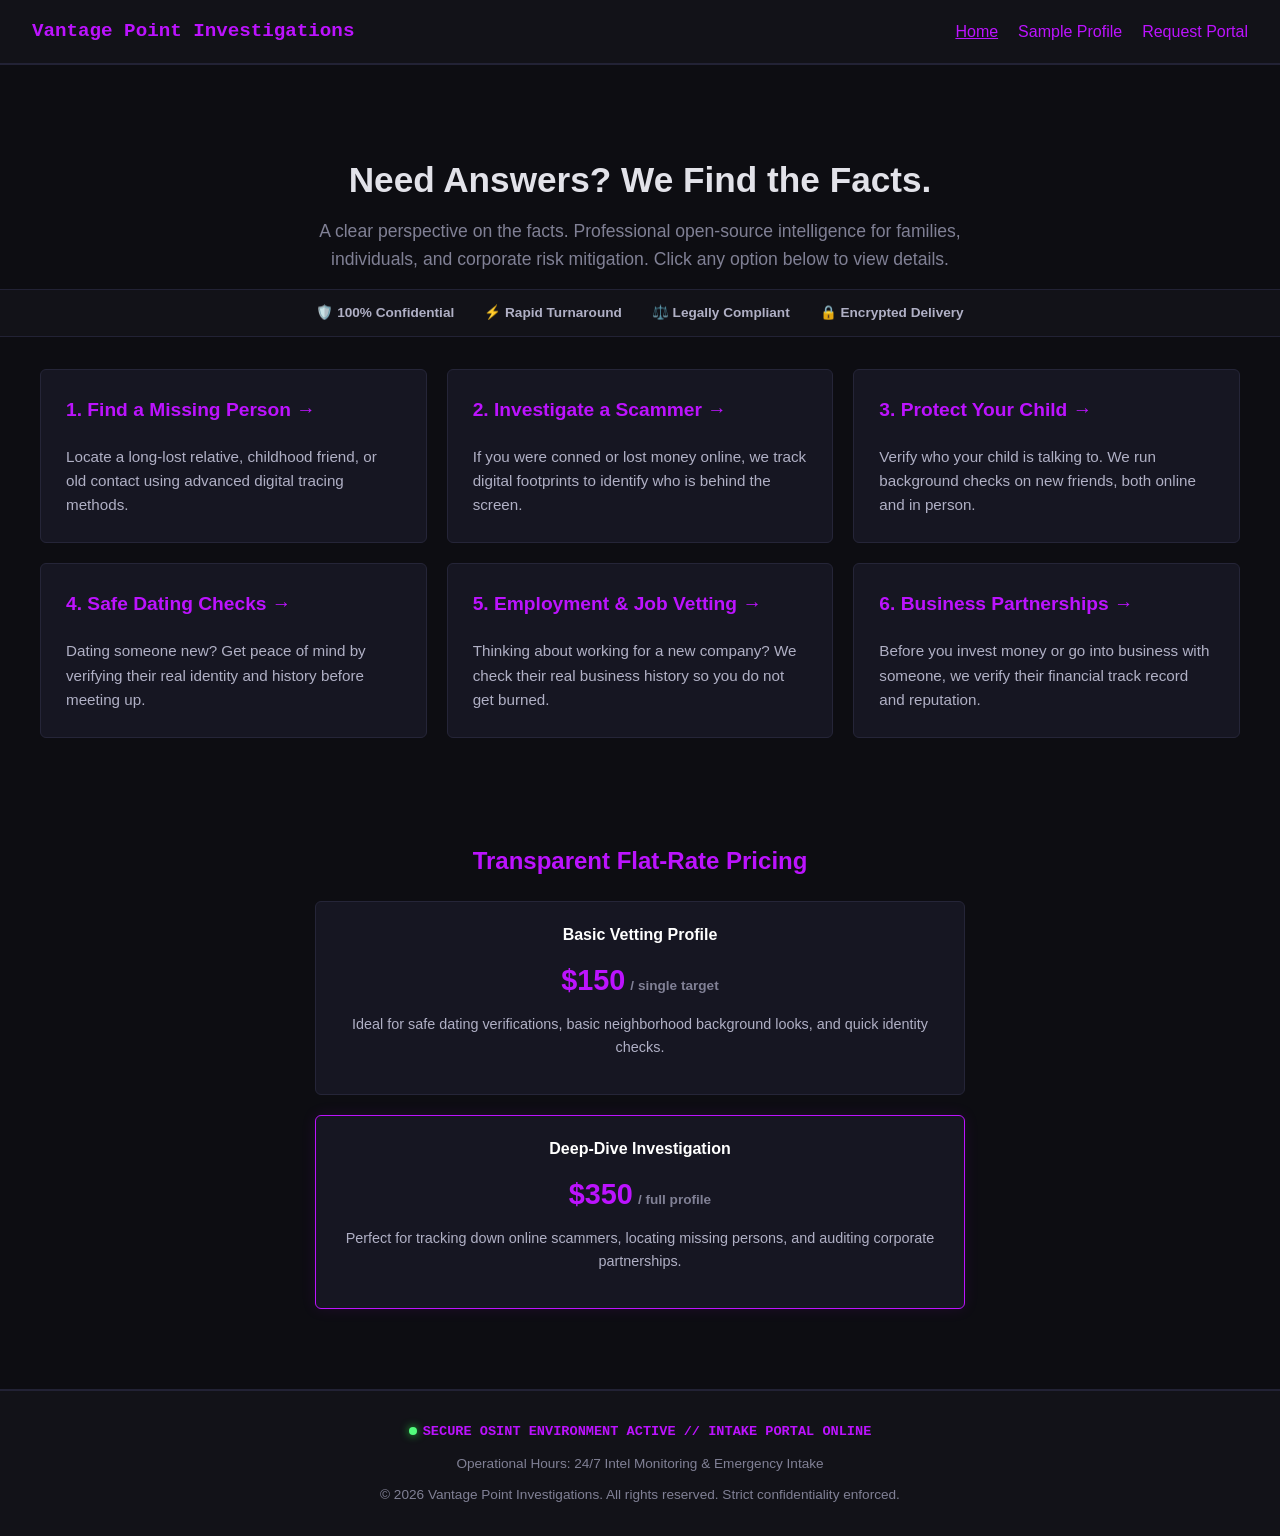
==== index.html @ 7e7bd8a3 "Add files via upload" ====
<!DOCTYPE html>
<html lang="en">
<head>
    <meta charset="UTF-8">
    <meta name="viewport" content="width=device-width, initial-scale=1.0">
    <title>Vantage Point Investigations | Private OSINT Services</title>
    <link rel="stylesheet" href="styles.css">
</head>
<body>
    <nav>
        <div class="logo">Vantage Point Investigations</div>
        <ul>
            <li><a href="index.html" class="active">Home</a></li>
            <li><a href="methodology.html">Sample Profile</a></li>
            <li><a href="services.html">Request Portal</a></li>
        </ul>
    </nav>

    <header class="hero">
        <h1>Need Answers? We Find the Facts.</h1>
        <p class="subtitle">A clear perspective on the facts. Professional open-source intelligence for families, individuals, and corporate risk mitigation. Click any option below to view details.</p>
    </header>

    <!-- Professional Trust Badges Layer -->
    <section class="trust-strip">
        <div class="badge-item">🛡️ 100% Confidential</div>
        <div class="badge-item">⚡ Rapid Turnaround</div>
        <div class="badge-item">⚖️ Legally Compliant</div>
        <div class="badge-item">🔒 Encrypted Delivery</div>
    </section>

    <main>
        <section class="use-cases">
            <a href="services.html" class="case-card">
                <h3>1. Find a Missing Person →</h3>
                <p>Locate a long-lost relative, childhood friend, or old contact using advanced digital tracing methods.</p>
            </a>
            <a href="services.html" class="case-card">
                <h3>2. Investigate a Scammer →</h3>
                <p>If you were conned or lost money online, we track digital footprints to identify who is behind the screen.</p>
            </a>
            <a href="services.html" class="case-card">
                <h3>3. Protect Your Child →</h3>
                <p>Verify who your child is talking to. We run background checks on new friends, both online and in person.</p>
            </a>
            <a href="services.html" class="case-card">
                <h3>4. Safe Dating Checks →</h3>
                <p>Dating someone new? Get peace of mind by verifying their real identity and history before meeting up.</p>
            </a>
            <a href="services.html" class="case-card">
                <h3>5. Employment &amp; Job Vetting →</h3>
                <p>Thinking about working for a new company? We check their real business history so you do not get burned.</p>
            </a>
            <a href="services.html" class="case-card">
                <h3>6. Business Partnerships →</h3>
                <p>Before you invest money or go into business with someone, we verify their financial track record and reputation.</p>
            </a>
        </section>

        <!-- Pricing Transparency Component -->
        <section class="portal-container" style="margin-top: 2rem; margin-bottom: 2rem;">
            <h2 class="purple-txt" style="text-align: center;">Transparent Flat-Rate Pricing</h2>
            <div class="pricing-grid">
                <div class="price-card">
                    <h4>Basic Vetting Profile</h4>
                    <div class="price-amount">$150<span>/ single target</span></div>
                    <p>Ideal for safe dating verifications, basic neighborhood background looks, and quick identity checks.</p>
                </div>
                <div class="price-card popular">
                    <h4>Deep-Dive Investigation</h4>
                    <div class="price-amount">$350<span>/ full profile</span></div>
                    <p>Perfect for tracking down online scammers, locating missing persons, and auditing corporate partnerships.</p>
                </div>
            </div>
        </section>
    </main>

    <footer>
        <div class="footer-content">
            <div class="footer-status"><span class="secure-dot"></span>SECURE OSINT ENVIRONMENT ACTIVE // INTAKE PORTAL ONLINE</div>
            <div>Operational Hours: 24/7 Intel Monitoring &amp; Emergency Intake</div>
            <div>&copy; 2026 Vantage Point Investigations. All rights reserved. Strict confidentiality enforced.</div>
        </div>
    </footer>
</body>
</html>
---- styles.css ----
body {
    font-family: Arial, sans-serif;
    background-color: #0d0d12;
    color: #e2e2e9;
    margin: 0;
    line-height: 1.6;
}
nav {
    display: flex;
    justify-content: space-between;
    align-items: center;
    background: #121218;
    border-bottom: 2px solid #222235;
    padding: 1rem 2rem;
}
.logo {
    font-weight: bold;
    color: #bc13fe;
    font-family: monospace;
    font-size: 1.2rem;
}
nav ul {
    list-style: none;
    display: flex;
    margin: 0;
    padding: 0;
}
nav ul li { margin-left: 20px; }
nav ul li a {
    color: #bc13fe;
    text-decoration: none;
}
nav ul li a.active { text-decoration: underline; }
.hero {
    text-align: center;
    padding: 4rem 2rem 1rem 2rem;
}
.hero h1 { font-size: 2.2rem; margin-bottom: 0.5rem; }
.subtitle { color: #808095; font-size: 1.1rem; max-width: 700px; margin: 0 auto; }

/* Trust Strip */
.trust-strip {
    display: flex;
    justify-content: center;
    gap: 30px;
    background: #121218;
    padding: 12px;
    border-top: 1px solid #222235;
    border-bottom: 1px solid #222235;
    font-size: 0.85rem;
    font-weight: bold;
    color: #b0b0c5;
    flex-wrap: wrap;
}

.use-cases {
    display: grid;
    grid-template-columns: repeat(auto-fit, minmax(300px, 1fr));
    gap: 20px;
    padding: 2rem;
    max-width: 1200px;
    margin: 0 auto;
}
.case-card {
    background: #161622;
    border: 1px solid #252538;
    padding: 25px;
    border-radius: 6px;
    text-decoration: none;
    display: block;
    transition: transform 0.2s, border-color 0.2s;
}
.case-card:hover {
    border-color: #bc13fe;
    transform: translateY(-3px);
    box-shadow: 0 0 10px rgba(188, 19, 254, 0.15);
}
.case-card h3 { margin-top: 0; color: #bc13fe; font-size: 1.2rem; }
.case-card p { color: #b0b0c5; font-size: 0.95rem; margin-bottom: 0; }
.purple-txt { color: #bc13fe; }

/* Pricing Structure */
.pricing-grid {
    display: flex;
    gap: 20px;
    margin-top: 20px;
    flex-wrap: wrap;
}
.price-card {
    flex: 1;
    min-width: 280px;
    background: #161622;
    border: 1px solid #252538;
    padding: 20px;
    border-radius: 6px;
    text-align: center;
}
.price-card.popular {
    border-color: #bc13fe;
    box-shadow: 0 0 15px rgba(188, 19, 254, 0.1);
}
.price-card h4 { margin: 0 0 10px 0; color: #ffffff; }
.price-amount { font-size: 1.8rem; font-weight: bold; color: #bc13fe; }
.price-amount span { font-size: 0.85rem; color: #808095; margin-left: 5px; }
.price-card p { font-size: 0.9rem; color: #b0b0c5; margin-top: 10px; }

/* Testimonials Setup */
.testimonial-card {
    background: #121218;
    border-left: 3px solid #bc13fe;
    padding: 15px 20px;
    border-radius: 0 6px 6px 0;
    margin-bottom: 20px;
}
.testimonial-text { font-style: italic; color: #e2e2e9; margin: 0 0 5px 0; font-size: 0.95rem; }
.testimonial-author { font-size: 0.85rem; color: #808095; font-weight: bold; }

.portal-container {
    max-width: 650px;
    margin: 4rem auto;
    padding: 20px;
}
.disclosure-box {
    background: #20112b;
    border: 1px solid #6b149b;
    color: #dcb3f7;
    padding: 15px;
    font-size: 0.85rem;
    border-radius: 4px;
    margin: 20px 0;
}
.intake-form { display: flex; flex-direction: column; }
.intake-form label { margin-top: 15px; font-size: 0.9rem; font-weight: bold; color: #bc13fe; }
.intake-form input[type="email"], .intake-form input[type="text"], .intake-form textarea {
    background: #0d0d12; border: 1px solid #252538; color: #ffffff; padding: 10px; border-radius: 4px; margin-top: 5px;
}
.intake-form textarea { height: 80px; resize: vertical; }
.checkbox-container { display: flex; align-items: flex-start; margin-top: 20px; gap: 10px; }
.checkbox-container input[type="checkbox"] { margin-top: 4px; accent-color: #bc13fe; }
.checkbox-container label { color: #b0b0c5; font-size: 0.85rem; margin: 0; line-height: 1.4; }
.submit-btn {
    background: transparent; color: #bc13fe; border: 2px solid #bc13fe; padding: 12px;
    font-size: 1rem; font-weight: bold; border-radius: 4px; margin-top: 25px; cursor: pointer;
}
.submit-btn:hover { background: #bc13fe; color: #0d0d12; box-shadow: 0 0 15px rgba(188, 19, 254, 0.6); }

/* Blueprint Profile Switcher Window */
.blueprint-window { background: #111116; border: 1px dashed #bc13fe; border-radius: 6px; margin-top: 30px; font-family: monospace; overflow: hidden; }
.blueprint-header { background: #191925; padding: 10px 15px; font-size: 0.85rem; color: #808095; border-bottom: 1px solid #252538; }
.blueprint-body { padding: 20px; }
.bp-line { margin: 15px 0 5px 0; font-weight: bold; font-size: 0.95rem; }
.bp-subline { margin: 4px 0 4px 20px; color: #a0a0b5; font-size: 0.9rem; font-family: Arial, sans-serif; }
.tab-navigation { display: flex; gap: 10px; margin-top: 25px; }
.tab-btn { background: #161622; border: 1px solid #252538; color: #a0a0b5; padding: 10px 15px; cursor: pointer; border-radius: 4px 4px 0 0; font-family: monospace; font-weight: bold; transition: all 0.2s ease; }
.tab-btn:hover, .tab-btn.active { color: #bc13fe; border-color: #bc13fe; background: #1a1a26; box-shadow: 0 -2px 8px rgba(188, 19, 254, 0.15); }
.document-page { display: none; padding: 10px; font-family: Arial, sans-serif; }
.document-page.active { display: block; }
.page-meta { font-size: 0.8rem; color: #606075; border-bottom: 1px solid #222230; padding-bottom: 8px; margin-bottom: 20px; font-weight: bold; font-family: monospace; }
.target-profile-header { display: flex; gap: 25px; align-items: center; margin-bottom: 20px; }
.target-picture { width: 120px; height: 140px; background: #0d0d12; border: 1px dashed #bc13fe; display: flex; align-items: center; justify-content: center; text-align: center; border-radius: 4px; font-size: 0.8rem; color: #808095; padding: 5px; font-family: Arial, sans-serif; }
.target-core-data { flex: 1; }
.cyber-hr { border: 0; height: 1px; background: #252538; margin: 20px 0; }
.status-tag { background: #112b18; color: #52fa7c; border: 1px solid #27c93f; padding: 2px 6px; font-size: 0.75rem; font-weight: bold; border-radius: 3px; margin-left: 5px; }

/* Global Professional Footer */
footer {
    background: #121218;
    border-top: 2px solid #222235;
    padding: 30px 20px;
    margin-top: 60px;
    text-align: center;
    font-size: 0.85rem;
    color: #808095;
}
.footer-content { max-width: 1200px; margin: 0 auto; display: flex; flex-direction: column; gap: 10px; }
.footer-status { color: #bc13fe; font-family: monospace; font-weight: bold; }
.secure-dot { display: inline-block; width: 8px; height: 8px; background: #52fa7c; border-radius: 50%; margin-right: 6px; box-shadow: 0 0 8px #27c93f; }
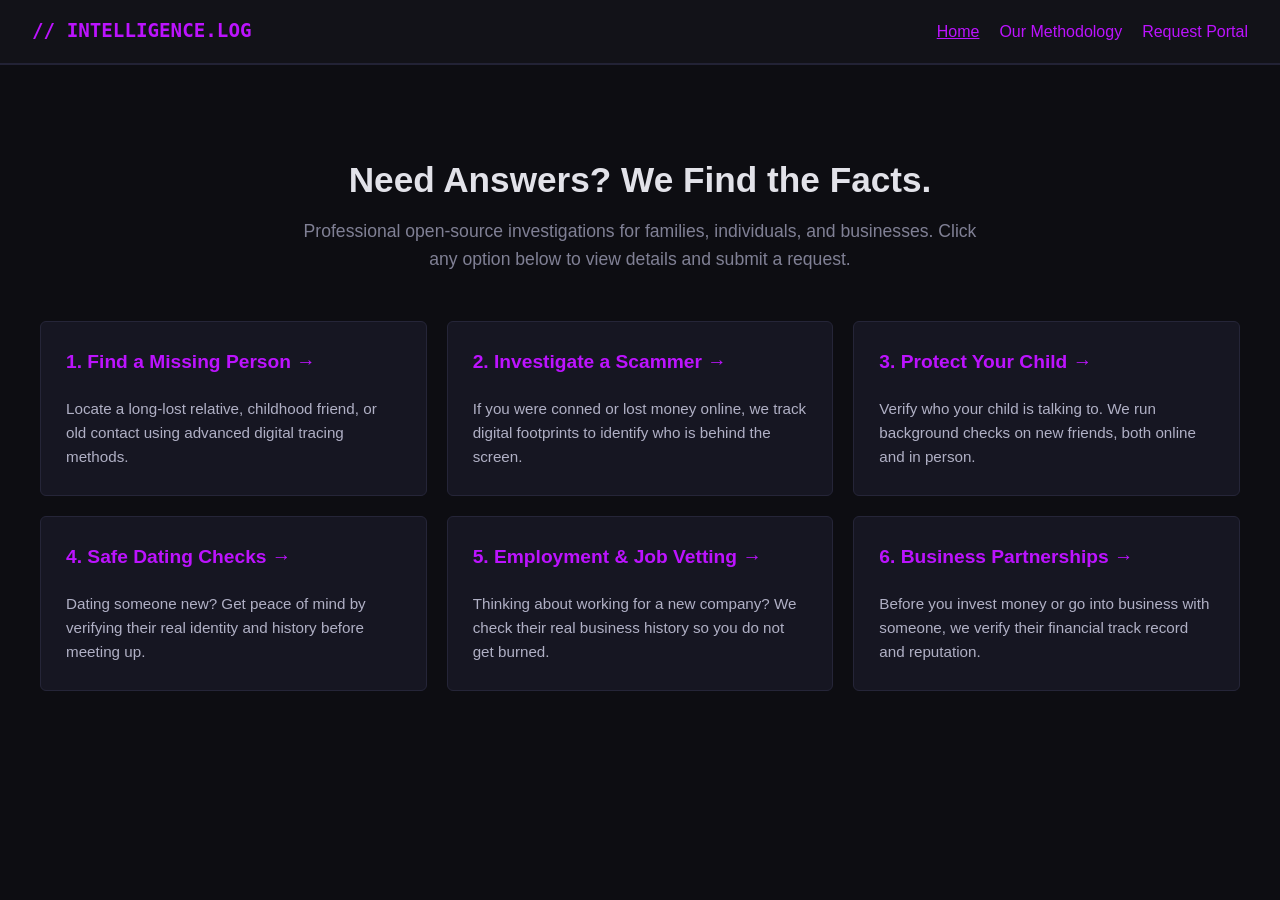
==== commit 073ac5bb: "Add success redirect and fix form submission endpoint" ====
--- a/index.html
+++ b/index.html
@@ -1,86 +1,53 @@
-<!DOCTYPE html>
-<html lang="en">
-<head>
-    <meta charset="UTF-8">
-    <meta name="viewport" content="width=device-width, initial-scale=1.0">
-    <title>Vantage Point Investigations | Private OSINT Services</title>
-    <link rel="stylesheet" href="styles.css">
-</head>
-<body>
-    <nav>
-        <div class="logo">Vantage Point Investigations</div>
-        <ul>
-            <li><a href="index.html" class="active">Home</a></li>
-            <li><a href="methodology.html">Sample Profile</a></li>
-            <li><a href="services.html">Request Portal</a></li>
-        </ul>
-    </nav>
-
-    <header class="hero">
-        <h1>Need Answers? We Find the Facts.</h1>
-        <p class="subtitle">A clear perspective on the facts. Professional open-source intelligence for families, individuals, and corporate risk mitigation. Click any option below to view details.</p>
-    </header>
-
-    <!-- Professional Trust Badges Layer -->
-    <section class="trust-strip">
-        <div class="badge-item">🛡️ 100% Confidential</div>
-        <div class="badge-item">⚡ Rapid Turnaround</div>
-        <div class="badge-item">⚖️ Legally Compliant</div>
-        <div class="badge-item">🔒 Encrypted Delivery</div>
-    </section>
-
-    <main>
-        <section class="use-cases">
-            <a href="services.html" class="case-card">
-                <h3>1. Find a Missing Person →</h3>
-                <p>Locate a long-lost relative, childhood friend, or old contact using advanced digital tracing methods.</p>
-            </a>
-            <a href="services.html" class="case-card">
-                <h3>2. Investigate a Scammer →</h3>
-                <p>If you were conned or lost money online, we track digital footprints to identify who is behind the screen.</p>
-            </a>
-            <a href="services.html" class="case-card">
-                <h3>3. Protect Your Child →</h3>
-                <p>Verify who your child is talking to. We run background checks on new friends, both online and in person.</p>
-            </a>
-            <a href="services.html" class="case-card">
-                <h3>4. Safe Dating Checks →</h3>
-                <p>Dating someone new? Get peace of mind by verifying their real identity and history before meeting up.</p>
-            </a>
-            <a href="services.html" class="case-card">
-                <h3>5. Employment &amp; Job Vetting →</h3>
-                <p>Thinking about working for a new company? We check their real business history so you do not get burned.</p>
-            </a>
-            <a href="services.html" class="case-card">
-                <h3>6. Business Partnerships →</h3>
-                <p>Before you invest money or go into business with someone, we verify their financial track record and reputation.</p>
-            </a>
-        </section>
-
-        <!-- Pricing Transparency Component -->
-        <section class="portal-container" style="margin-top: 2rem; margin-bottom: 2rem;">
-            <h2 class="purple-txt" style="text-align: center;">Transparent Flat-Rate Pricing</h2>
-            <div class="pricing-grid">
-                <div class="price-card">
-                    <h4>Basic Vetting Profile</h4>
-                    <div class="price-amount">$150<span>/ single target</span></div>
-                    <p>Ideal for safe dating verifications, basic neighborhood background looks, and quick identity checks.</p>
-                </div>
-                <div class="price-card popular">
-                    <h4>Deep-Dive Investigation</h4>
-                    <div class="price-amount">$350<span>/ full profile</span></div>
-                    <p>Perfect for tracking down online scammers, locating missing persons, and auditing corporate partnerships.</p>
-                </div>
-            </div>
-        </section>
-    </main>
-
-    <footer>
-        <div class="footer-content">
-            <div class="footer-status"><span class="secure-dot"></span>SECURE OSINT ENVIRONMENT ACTIVE // INTAKE PORTAL ONLINE</div>
-            <div>Operational Hours: 24/7 Intel Monitoring &amp; Emergency Intake</div>
-            <div>&copy; 2026 Vantage Point Investigations. All rights reserved. Strict confidentiality enforced.</div>
-        </div>
-    </footer>
-</body>
-</html>
+<!DOCTYPE html>
+<html lang="en">
+<head>
+    <meta charset="UTF-8">
+    <meta name="viewport" content="width=device-width, initial-scale=1.0">
+    <title>Private OSINT & Investigation Services</title>
+    <link rel="stylesheet" href="styles.css">
+</head>
+<body>
+    <nav>
+        <div class="logo">// INTELLIGENCE.LOG</div>
+        <ul>
+            <li><a href="index.html" class="active">Home</a></li>
+            <li><a href="methodology.html">Our Methodology</a></li>
+            <li><a href="services.html">Request Portal</a></li>
+        </ul>
+    </nav>
+
+    <header class="hero">
+        <h1>Need Answers? We Find the Facts.</h1>
+        <p class="subtitle">Professional open-source investigations for families, individuals, and businesses. Click any option below to view details and submit a request.</p>
+    </header>
+
+    <main>
+        <section class="use-cases">
+            <a href="services.html" class="case-card">
+                <h3>1. Find a Missing Person →</h3>
+                <p>Locate a long-lost relative, childhood friend, or old contact using advanced digital tracing methods.</p>
+            </a>
+            <a href="services.html" class="case-card">
+                <h3>2. Investigate a Scammer →</h3>
+                <p>If you were conned or lost money online, we track digital footprints to identify who is behind the screen.</p>
+            </a>
+            <a href="services.html" class="case-card">
+                <h3>3. Protect Your Child →</h3>
+                <p>Verify who your child is talking to. We run background checks on new friends, both online and in person.</p>
+            </a>
+            <a href="services.html" class="case-card">
+                <h3>4. Safe Dating Checks →</h3>
+                <p>Dating someone new? Get peace of mind by verifying their real identity and history before meeting up.</p>
+            </a>
+            <a href="services.html" class="case-card">
+                <h3>5. Employment & Job Vetting →</h3>
+                <p>Thinking about working for a new company? We check their real business history so you do not get burned.</p>
+            </a>
+            <a href="services.html" class="case-card">
+                <h3>6. Business Partnerships →</h3>
+                <p>Before you invest money or go into business with someone, we verify their financial track record and reputation.</p>
+            </a>
+        </section>
+    </main>
+</body>
+</html>
--- a/styles.css
+++ b/styles.css
@@ -1,177 +1,96 @@
-body {
-    font-family: Arial, sans-serif;
-    background-color: #0d0d12;
-    color: #e2e2e9;
-    margin: 0;
-    line-height: 1.6;
-}
-nav {
-    display: flex;
-    justify-content: space-between;
-    align-items: center;
-    background: #121218;
-    border-bottom: 2px solid #222235;
-    padding: 1rem 2rem;
-}
-.logo {
-    font-weight: bold;
-    color: #bc13fe;
-    font-family: monospace;
-    font-size: 1.2rem;
-}
-nav ul {
-    list-style: none;
-    display: flex;
-    margin: 0;
-    padding: 0;
-}
-nav ul li { margin-left: 20px; }
-nav ul li a {
-    color: #bc13fe;
-    text-decoration: none;
-}
-nav ul li a.active { text-decoration: underline; }
-.hero {
-    text-align: center;
-    padding: 4rem 2rem 1rem 2rem;
-}
-.hero h1 { font-size: 2.2rem; margin-bottom: 0.5rem; }
-.subtitle { color: #808095; font-size: 1.1rem; max-width: 700px; margin: 0 auto; }
-
-/* Trust Strip */
-.trust-strip {
-    display: flex;
-    justify-content: center;
-    gap: 30px;
-    background: #121218;
-    padding: 12px;
-    border-top: 1px solid #222235;
-    border-bottom: 1px solid #222235;
-    font-size: 0.85rem;
-    font-weight: bold;
-    color: #b0b0c5;
-    flex-wrap: wrap;
-}
-
-.use-cases {
-    display: grid;
-    grid-template-columns: repeat(auto-fit, minmax(300px, 1fr));
-    gap: 20px;
-    padding: 2rem;
-    max-width: 1200px;
-    margin: 0 auto;
-}
-.case-card {
-    background: #161622;
-    border: 1px solid #252538;
-    padding: 25px;
-    border-radius: 6px;
-    text-decoration: none;
-    display: block;
-    transition: transform 0.2s, border-color 0.2s;
-}
-.case-card:hover {
-    border-color: #bc13fe;
-    transform: translateY(-3px);
-    box-shadow: 0 0 10px rgba(188, 19, 254, 0.15);
-}
-.case-card h3 { margin-top: 0; color: #bc13fe; font-size: 1.2rem; }
-.case-card p { color: #b0b0c5; font-size: 0.95rem; margin-bottom: 0; }
-.purple-txt { color: #bc13fe; }
-
-/* Pricing Structure */
-.pricing-grid {
-    display: flex;
-    gap: 20px;
-    margin-top: 20px;
-    flex-wrap: wrap;
-}
-.price-card {
-    flex: 1;
-    min-width: 280px;
-    background: #161622;
-    border: 1px solid #252538;
-    padding: 20px;
-    border-radius: 6px;
-    text-align: center;
-}
-.price-card.popular {
-    border-color: #bc13fe;
-    box-shadow: 0 0 15px rgba(188, 19, 254, 0.1);
-}
-.price-card h4 { margin: 0 0 10px 0; color: #ffffff; }
-.price-amount { font-size: 1.8rem; font-weight: bold; color: #bc13fe; }
-.price-amount span { font-size: 0.85rem; color: #808095; margin-left: 5px; }
-.price-card p { font-size: 0.9rem; color: #b0b0c5; margin-top: 10px; }
-
-/* Testimonials Setup */
-.testimonial-card {
-    background: #121218;
-    border-left: 3px solid #bc13fe;
-    padding: 15px 20px;
-    border-radius: 0 6px 6px 0;
-    margin-bottom: 20px;
-}
-.testimonial-text { font-style: italic; color: #e2e2e9; margin: 0 0 5px 0; font-size: 0.95rem; }
-.testimonial-author { font-size: 0.85rem; color: #808095; font-weight: bold; }
-
-.portal-container {
-    max-width: 650px;
-    margin: 4rem auto;
-    padding: 20px;
-}
-.disclosure-box {
-    background: #20112b;
-    border: 1px solid #6b149b;
-    color: #dcb3f7;
-    padding: 15px;
-    font-size: 0.85rem;
-    border-radius: 4px;
-    margin: 20px 0;
-}
-.intake-form { display: flex; flex-direction: column; }
-.intake-form label { margin-top: 15px; font-size: 0.9rem; font-weight: bold; color: #bc13fe; }
-.intake-form input[type="email"], .intake-form input[type="text"], .intake-form textarea {
-    background: #0d0d12; border: 1px solid #252538; color: #ffffff; padding: 10px; border-radius: 4px; margin-top: 5px;
-}
-.intake-form textarea { height: 80px; resize: vertical; }
-.checkbox-container { display: flex; align-items: flex-start; margin-top: 20px; gap: 10px; }
-.checkbox-container input[type="checkbox"] { margin-top: 4px; accent-color: #bc13fe; }
-.checkbox-container label { color: #b0b0c5; font-size: 0.85rem; margin: 0; line-height: 1.4; }
-.submit-btn {
-    background: transparent; color: #bc13fe; border: 2px solid #bc13fe; padding: 12px;
-    font-size: 1rem; font-weight: bold; border-radius: 4px; margin-top: 25px; cursor: pointer;
-}
-.submit-btn:hover { background: #bc13fe; color: #0d0d12; box-shadow: 0 0 15px rgba(188, 19, 254, 0.6); }
-
-/* Blueprint Profile Switcher Window */
-.blueprint-window { background: #111116; border: 1px dashed #bc13fe; border-radius: 6px; margin-top: 30px; font-family: monospace; overflow: hidden; }
-.blueprint-header { background: #191925; padding: 10px 15px; font-size: 0.85rem; color: #808095; border-bottom: 1px solid #252538; }
-.blueprint-body { padding: 20px; }
-.bp-line { margin: 15px 0 5px 0; font-weight: bold; font-size: 0.95rem; }
-.bp-subline { margin: 4px 0 4px 20px; color: #a0a0b5; font-size: 0.9rem; font-family: Arial, sans-serif; }
-.tab-navigation { display: flex; gap: 10px; margin-top: 25px; }
-.tab-btn { background: #161622; border: 1px solid #252538; color: #a0a0b5; padding: 10px 15px; cursor: pointer; border-radius: 4px 4px 0 0; font-family: monospace; font-weight: bold; transition: all 0.2s ease; }
-.tab-btn:hover, .tab-btn.active { color: #bc13fe; border-color: #bc13fe; background: #1a1a26; box-shadow: 0 -2px 8px rgba(188, 19, 254, 0.15); }
-.document-page { display: none; padding: 10px; font-family: Arial, sans-serif; }
-.document-page.active { display: block; }
-.page-meta { font-size: 0.8rem; color: #606075; border-bottom: 1px solid #222230; padding-bottom: 8px; margin-bottom: 20px; font-weight: bold; font-family: monospace; }
-.target-profile-header { display: flex; gap: 25px; align-items: center; margin-bottom: 20px; }
-.target-picture { width: 120px; height: 140px; background: #0d0d12; border: 1px dashed #bc13fe; display: flex; align-items: center; justify-content: center; text-align: center; border-radius: 4px; font-size: 0.8rem; color: #808095; padding: 5px; font-family: Arial, sans-serif; }
-.target-core-data { flex: 1; }
-.cyber-hr { border: 0; height: 1px; background: #252538; margin: 20px 0; }
-.status-tag { background: #112b18; color: #52fa7c; border: 1px solid #27c93f; padding: 2px 6px; font-size: 0.75rem; font-weight: bold; border-radius: 3px; margin-left: 5px; }
-
-/* Global Professional Footer */
-footer {
-    background: #121218;
-    border-top: 2px solid #222235;
-    padding: 30px 20px;
-    margin-top: 60px;
-    text-align: center;
-    font-size: 0.85rem;
-    color: #808095;
-}
-.footer-content { max-width: 1200px; margin: 0 auto; display: flex; flex-direction: column; gap: 10px; }
-.footer-status { color: #bc13fe; font-family: monospace; font-weight: bold; }
-.secure-dot { display: inline-block; width: 8px; height: 8px; background: #52fa7c; border-radius: 50%; margin-right: 6px; box-shadow: 0 0 8px #27c93f; }
+body {
+    font-family: Arial, sans-serif;
+    background-color: #0d0d12;
+    color: #e2e2e9;
+    margin: 0;
+    line-height: 1.6;
+}
+nav {
+    display: flex;
+    justify-content: space-between;
+    align-items: center;
+    background: #121218;
+    border-bottom: 2px solid #222235;
+    padding: 1rem 2rem;
+}
+.logo {
+    font-weight: bold;
+    color: #bc13fe;
+    font-family: monospace;
+    font-size: 1.2rem;
+}
+nav ul {
+    list-style: none;
+    display: flex;
+    margin: 0;
+    padding: 0;
+}
+nav ul li { margin-left: 20px; }
+nav ul li a {
+    color: #bc13fe;
+    text-decoration: none;
+}
+nav ul li a.active { text-decoration: underline; }
+.hero {
+    text-align: center;
+    padding: 4rem 2rem 1rem 2rem;
+}
+.hero h1 { font-size: 2.2rem; margin-bottom: 0.5rem; }
+.subtitle { color: #808095; font-size: 1.1rem; max-width: 700px; margin: 0 auto; }
+.use-cases {
+    display: grid;
+    grid-template-columns: repeat(auto-fit, minmax(300px, 1fr));
+    gap: 20px;
+    padding: 2rem;
+    max-width: 1200px;
+    margin: 0 auto;
+}
+.case-card {
+    background: #161622;
+    border: 1px solid #252538;
+    padding: 25px;
+    border-radius: 6px;
+    text-decoration: none;
+    display: block;
+    transition: transform 0.2s, border-color 0.2s;
+}
+.case-card:hover {
+    border-color: #bc13fe;
+    transform: translateY(-3px);
+    box-shadow: 0 0 10px rgba(188, 19, 254, 0.15);
+}
+.case-card h3 { margin-top: 0; color: #bc13fe; font-size: 1.2rem; }
+.case-card p { color: #b0b0c5; font-size: 0.95rem; margin-bottom: 0; }
+.purple-txt { color: #bc13fe; }
+.portal-container {
+    max-width: 650px;
+    margin: 4rem auto;
+    padding: 20px;
+}
+.disclosure-box {
+    background: #20112b;
+    border: 1px solid #6b149b;
+    color: #dcb3f7;
+    padding: 15px;
+    font-size: 0.85rem;
+    border-radius: 4px;
+    margin: 20px 0;
+}
+.intake-form { display: flex; flex-direction: column; }
+.intake-form label { margin-top: 15px; font-size: 0.9rem; font-weight: bold; color: #bc13fe; }
+.intake-form input[type="email"], .intake-form input[type="text"], .intake-form textarea {
+    background: #0d0d12; border: 1px solid #252538; color: #ffffff; padding: 10px; border-radius: 4px; margin-top: 5px;
+}
+.intake-form textarea { height: 80px; resize: vertical; }
+.checkbox-container { display: flex; align-items: flex-start; margin-top: 20px; gap: 10px; }
+.checkbox-container input[type="checkbox"] { margin-top: 4px; accent-color: #bc13fe; }
+.checkbox-container label { color: #b0b0c5; font-size: 0.85rem; margin: 0; line-height: 1.4; }
+.submit-btn {
+    background: transparent; color: #bc13fe; border: 2px solid #bc13fe; padding: 12px;
+    font-size: 1rem; font-weight: bold; border-radius: 4px; margin-top: 25px; cursor: pointer;
+}
+.submit-btn:hover { background: #bc13fe; color: #0d0d12; box-shadow: 0 0 15px rgba(188, 19, 254, 0.6); }
+.methodology-steps { margin-top: 30px; }
+.step-item { background: #161622; border-left: 3px solid #bc13fe; padding: 15px 20px; border-radius: 0 6px 6px 0; margin-bottom: 20px; }
+.step-item h3 { margin-top: 0; color: #ffffff; font-size: 1.1rem; }
+.step-item p { color: #b0b0c5; font-size: 0.95rem; margin-bottom: 0; }
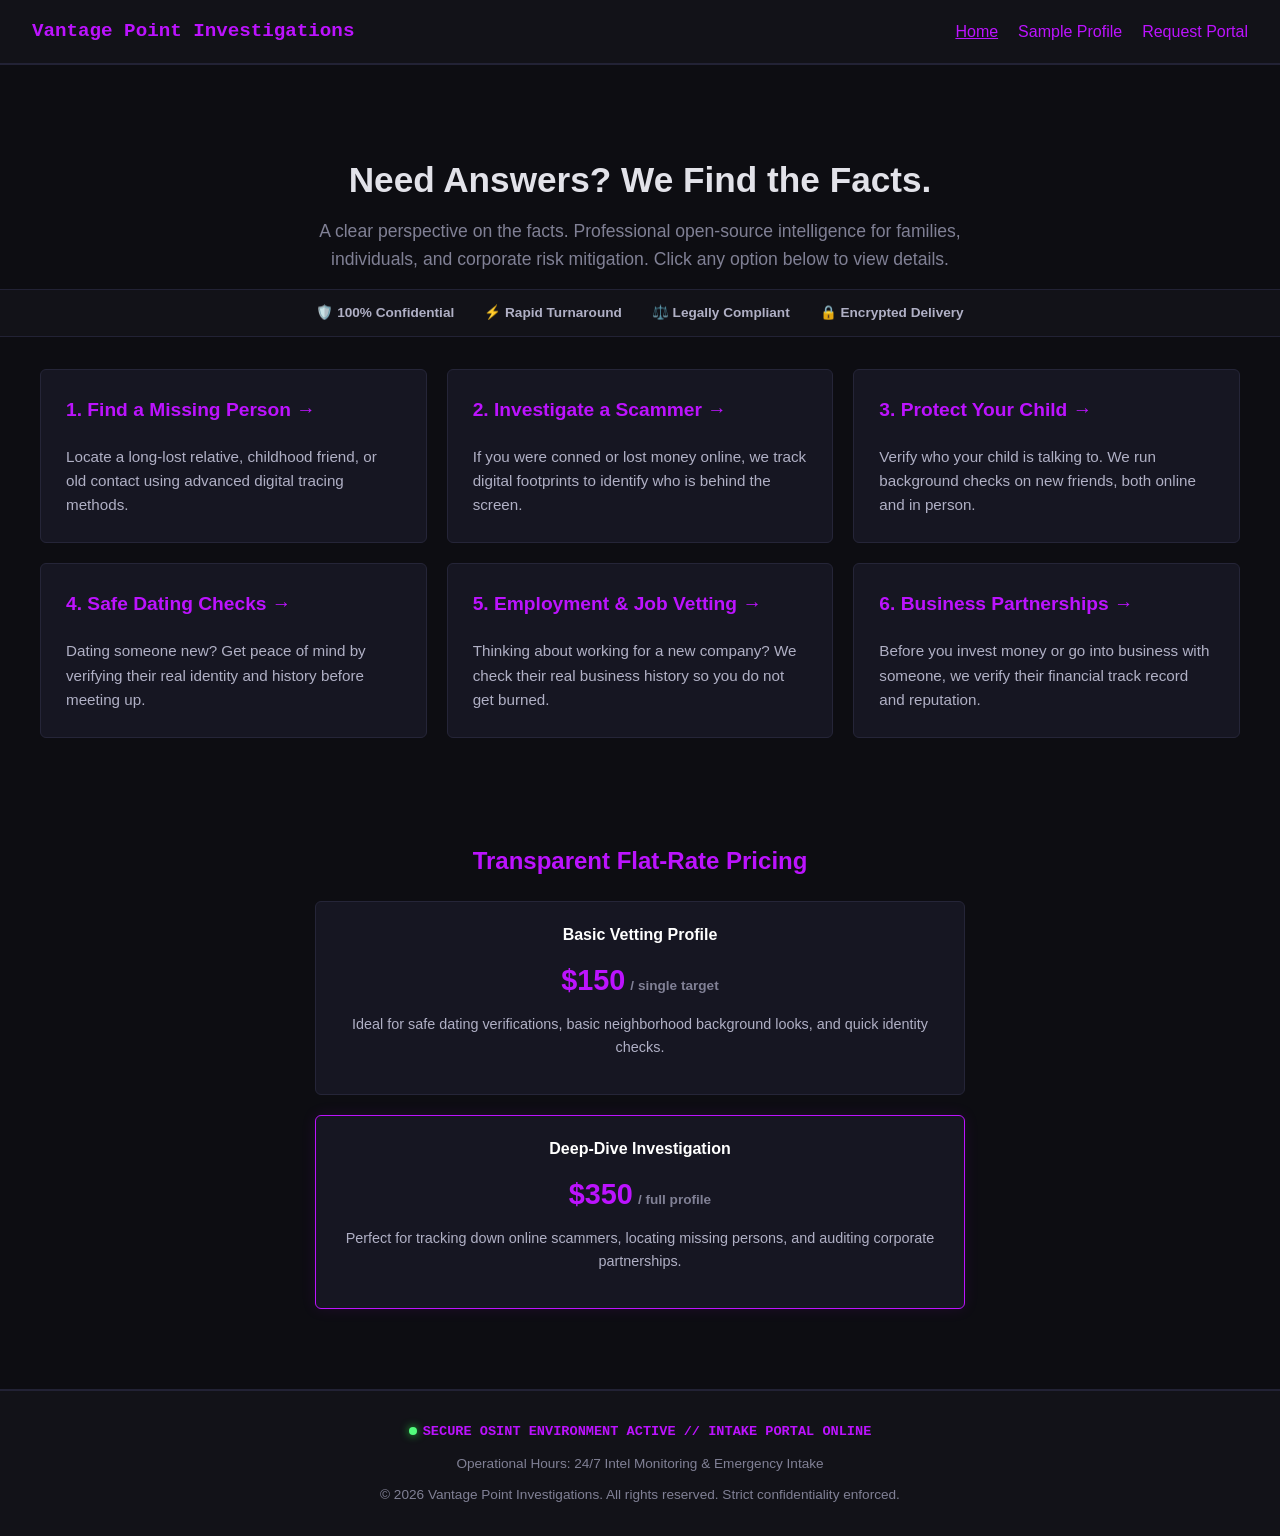
==== commit 2271dfff: "Use hidden input field for FormSubmit next redirect" ====
--- a/index.html
+++ b/index.html
@@ -3,23 +3,31 @@
 <head>
     <meta charset="UTF-8">
     <meta name="viewport" content="width=device-width, initial-scale=1.0">
-    <title>Private OSINT & Investigation Services</title>
+    <title>Vantage Point Investigations | Private OSINT Services</title>
     <link rel="stylesheet" href="styles.css">
 </head>
 <body>
     <nav>
-        <div class="logo">// INTELLIGENCE.LOG</div>
+        <div class="logo">Vantage Point Investigations</div>
         <ul>
             <li><a href="index.html" class="active">Home</a></li>
-            <li><a href="methodology.html">Our Methodology</a></li>
+            <li><a href="methodology.html">Sample Profile</a></li>
             <li><a href="services.html">Request Portal</a></li>
         </ul>
     </nav>
 
     <header class="hero">
         <h1>Need Answers? We Find the Facts.</h1>
-        <p class="subtitle">Professional open-source investigations for families, individuals, and businesses. Click any option below to view details and submit a request.</p>
+        <p class="subtitle">A clear perspective on the facts. Professional open-source intelligence for families, individuals, and corporate risk mitigation. Click any option below to view details.</p>
     </header>
+
+    <!-- Professional Trust Badges Layer -->
+    <section class="trust-strip">
+        <div class="badge-item">🛡️ 100% Confidential</div>
+        <div class="badge-item">⚡ Rapid Turnaround</div>
+        <div class="badge-item">⚖️ Legally Compliant</div>
+        <div class="badge-item">🔒 Encrypted Delivery</div>
+    </section>
 
     <main>
         <section class="use-cases">
@@ -40,7 +48,7 @@
                 <p>Dating someone new? Get peace of mind by verifying their real identity and history before meeting up.</p>
             </a>
             <a href="services.html" class="case-card">
-                <h3>5. Employment & Job Vetting →</h3>
+                <h3>5. Employment &amp; Job Vetting →</h3>
                 <p>Thinking about working for a new company? We check their real business history so you do not get burned.</p>
             </a>
             <a href="services.html" class="case-card">
@@ -48,6 +56,31 @@
                 <p>Before you invest money or go into business with someone, we verify their financial track record and reputation.</p>
             </a>
         </section>
+
+        <!-- Pricing Transparency Component -->
+        <section class="portal-container" style="margin-top: 2rem; margin-bottom: 2rem;">
+            <h2 class="purple-txt" style="text-align: center;">Transparent Flat-Rate Pricing</h2>
+            <div class="pricing-grid">
+                <div class="price-card">
+                    <h4>Basic Vetting Profile</h4>
+                    <div class="price-amount">$150<span>/ single target</span></div>
+                    <p>Ideal for safe dating verifications, basic neighborhood background looks, and quick identity checks.</p>
+                </div>
+                <div class="price-card popular">
+                    <h4>Deep-Dive Investigation</h4>
+                    <div class="price-amount">$350<span>/ full profile</span></div>
+                    <p>Perfect for tracking down online scammers, locating missing persons, and auditing corporate partnerships.</p>
+                </div>
+            </div>
+        </section>
     </main>
+
+    <footer>
+        <div class="footer-content">
+            <div class="footer-status"><span class="secure-dot"></span>SECURE OSINT ENVIRONMENT ACTIVE // INTAKE PORTAL ONLINE</div>
+            <div>Operational Hours: 24/7 Intel Monitoring &amp; Emergency Intake</div>
+            <div>&copy; 2026 Vantage Point Investigations. All rights reserved. Strict confidentiality enforced.</div>
+        </div>
+    </footer>
 </body>
 </html>
--- a/styles.css
+++ b/styles.css
@@ -37,6 +37,22 @@
 }
 .hero h1 { font-size: 2.2rem; margin-bottom: 0.5rem; }
 .subtitle { color: #808095; font-size: 1.1rem; max-width: 700px; margin: 0 auto; }
+
+/* Trust Strip */
+.trust-strip {
+    display: flex;
+    justify-content: center;
+    gap: 30px;
+    background: #121218;
+    padding: 12px;
+    border-top: 1px solid #222235;
+    border-bottom: 1px solid #222235;
+    font-size: 0.85rem;
+    font-weight: bold;
+    color: #b0b0c5;
+    flex-wrap: wrap;
+}
+
 .use-cases {
     display: grid;
     grid-template-columns: repeat(auto-fit, minmax(300px, 1fr));
@@ -62,6 +78,43 @@
 .case-card h3 { margin-top: 0; color: #bc13fe; font-size: 1.2rem; }
 .case-card p { color: #b0b0c5; font-size: 0.95rem; margin-bottom: 0; }
 .purple-txt { color: #bc13fe; }
+
+/* Pricing Structure */
+.pricing-grid {
+    display: flex;
+    gap: 20px;
+    margin-top: 20px;
+    flex-wrap: wrap;
+}
+.price-card {
+    flex: 1;
+    min-width: 280px;
+    background: #161622;
+    border: 1px solid #252538;
+    padding: 20px;
+    border-radius: 6px;
+    text-align: center;
+}
+.price-card.popular {
+    border-color: #bc13fe;
+    box-shadow: 0 0 15px rgba(188, 19, 254, 0.1);
+}
+.price-card h4 { margin: 0 0 10px 0; color: #ffffff; }
+.price-amount { font-size: 1.8rem; font-weight: bold; color: #bc13fe; }
+.price-amount span { font-size: 0.85rem; color: #808095; margin-left: 5px; }
+.price-card p { font-size: 0.9rem; color: #b0b0c5; margin-top: 10px; }
+
+/* Testimonials Setup */
+.testimonial-card {
+    background: #121218;
+    border-left: 3px solid #bc13fe;
+    padding: 15px 20px;
+    border-radius: 0 6px 6px 0;
+    margin-bottom: 20px;
+}
+.testimonial-text { font-style: italic; color: #e2e2e9; margin: 0 0 5px 0; font-size: 0.95rem; }
+.testimonial-author { font-size: 0.85rem; color: #808095; font-weight: bold; }
+
 .portal-container {
     max-width: 650px;
     margin: 4rem auto;
@@ -90,7 +143,35 @@
     font-size: 1rem; font-weight: bold; border-radius: 4px; margin-top: 25px; cursor: pointer;
 }
 .submit-btn:hover { background: #bc13fe; color: #0d0d12; box-shadow: 0 0 15px rgba(188, 19, 254, 0.6); }
-.methodology-steps { margin-top: 30px; }
-.step-item { background: #161622; border-left: 3px solid #bc13fe; padding: 15px 20px; border-radius: 0 6px 6px 0; margin-bottom: 20px; }
-.step-item h3 { margin-top: 0; color: #ffffff; font-size: 1.1rem; }
-.step-item p { color: #b0b0c5; font-size: 0.95rem; margin-bottom: 0; }
+
+/* Blueprint Profile Switcher Window */
+.blueprint-window { background: #111116; border: 1px dashed #bc13fe; border-radius: 6px; margin-top: 30px; font-family: monospace; overflow: hidden; }
+.blueprint-header { background: #191925; padding: 10px 15px; font-size: 0.85rem; color: #808095; border-bottom: 1px solid #252538; }
+.blueprint-body { padding: 20px; }
+.bp-line { margin: 15px 0 5px 0; font-weight: bold; font-size: 0.95rem; }
+.bp-subline { margin: 4px 0 4px 20px; color: #a0a0b5; font-size: 0.9rem; font-family: Arial, sans-serif; }
+.tab-navigation { display: flex; gap: 10px; margin-top: 25px; }
+.tab-btn { background: #161622; border: 1px solid #252538; color: #a0a0b5; padding: 10px 15px; cursor: pointer; border-radius: 4px 4px 0 0; font-family: monospace; font-weight: bold; transition: all 0.2s ease; }
+.tab-btn:hover, .tab-btn.active { color: #bc13fe; border-color: #bc13fe; background: #1a1a26; box-shadow: 0 -2px 8px rgba(188, 19, 254, 0.15); }
+.document-page { display: none; padding: 10px; font-family: Arial, sans-serif; }
+.document-page.active { display: block; }
+.page-meta { font-size: 0.8rem; color: #606075; border-bottom: 1px solid #222230; padding-bottom: 8px; margin-bottom: 20px; font-weight: bold; font-family: monospace; }
+.target-profile-header { display: flex; gap: 25px; align-items: center; margin-bottom: 20px; }
+.target-picture { width: 120px; height: 140px; background: #0d0d12; border: 1px dashed #bc13fe; display: flex; align-items: center; justify-content: center; text-align: center; border-radius: 4px; font-size: 0.8rem; color: #808095; padding: 5px; font-family: Arial, sans-serif; }
+.target-core-data { flex: 1; }
+.cyber-hr { border: 0; height: 1px; background: #252538; margin: 20px 0; }
+.status-tag { background: #112b18; color: #52fa7c; border: 1px solid #27c93f; padding: 2px 6px; font-size: 0.75rem; font-weight: bold; border-radius: 3px; margin-left: 5px; }
+
+/* Global Professional Footer */
+footer {
+    background: #121218;
+    border-top: 2px solid #222235;
+    padding: 30px 20px;
+    margin-top: 60px;
+    text-align: center;
+    font-size: 0.85rem;
+    color: #808095;
+}
+.footer-content { max-width: 1200px; margin: 0 auto; display: flex; flex-direction: column; gap: 10px; }
+.footer-status { color: #bc13fe; font-family: monospace; font-weight: bold; }
+.secure-dot { display: inline-block; width: 8px; height: 8px; background: #52fa7c; border-radius: 50%; margin-right: 6px; box-shadow: 0 0 8px #27c93f; }
